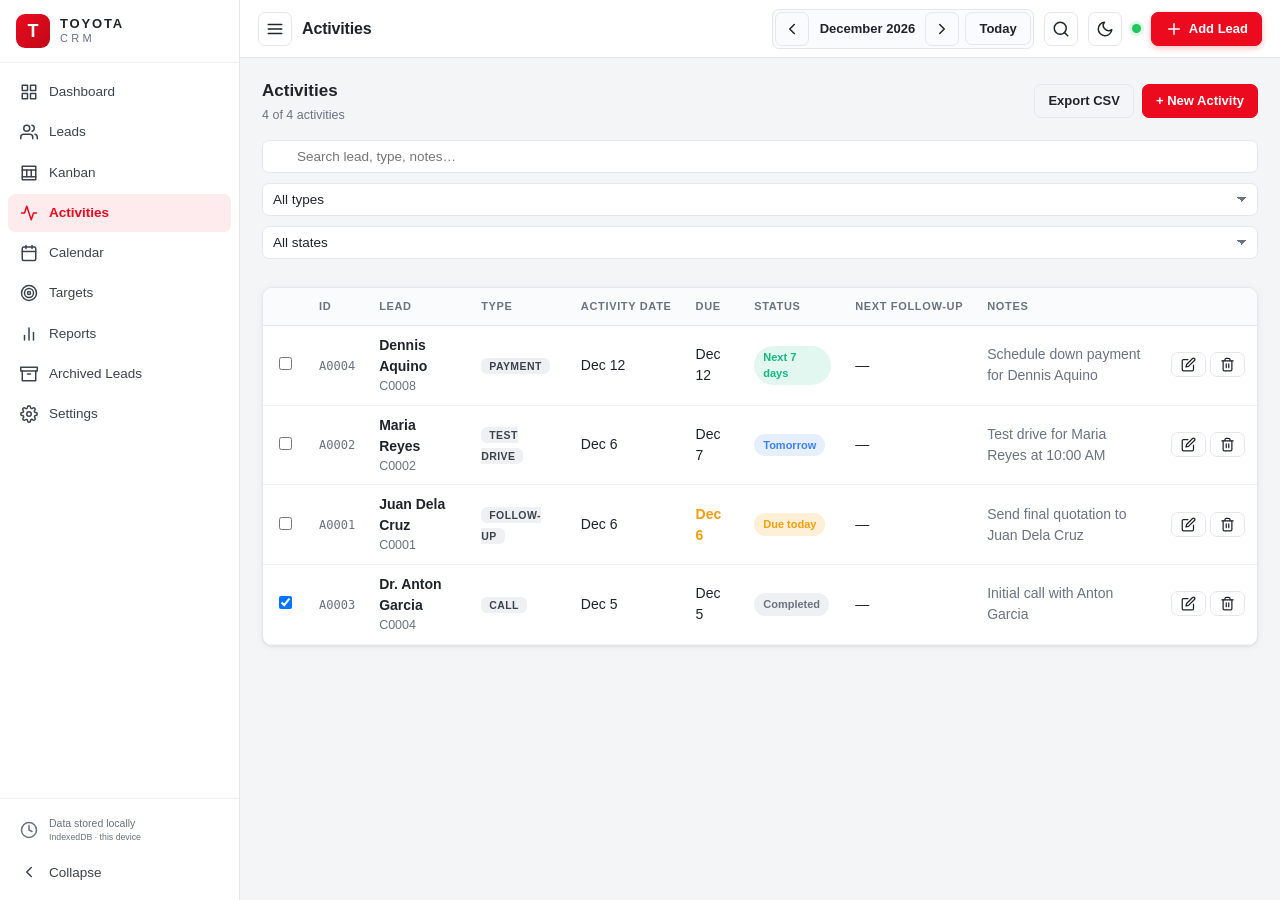
==== activities.html @ 5087d76d "commit changes" ====
<!DOCTYPE html>
<html lang="en">
<head>
  <meta charset="UTF-8">
  <meta name="viewport" content="width=device-width, initial-scale=1">
  <meta name="description" content="Activities & follow-ups — Toyota CRM Silang Cavite">
  <meta name="theme-color" content="#eb0a1e">
  <title>Activities · Toyota CRM</title>
  <link rel="icon" href="assets/icons/favicon.svg" type="image/svg+xml">
  <link rel="manifest" href="manifest.json">
  <link rel="apple-touch-icon" href="assets/icons/icon-192.png">
  <link rel="stylesheet" href="css/style.css">
  <link rel="stylesheet" href="css/leads.css">
  <link rel="stylesheet" href="css/responsive.css">
</head>
<body data-page="activities">
  <main class="content">
    <div class="page-head">
      <div>
        <h2>Activities</h2>
        <div class="sub" id="act-count"></div>
      </div>
      <div style="display:flex;gap:8px;flex-wrap:wrap">
        <button type="button" class="btn ghost js-export">Export CSV</button>
        <button type="button" class="btn primary js-add">+ New Activity</button>
      </div>
    </div>

    <div class="toolbar">
      <div class="search-box">
        <span class="search-ic"></span>
        <input type="search" id="act-search" placeholder="Search lead, type, notes…" aria-label="Search activities">
      </div>
      <select id="f-type" aria-label="Filter by activity type"><option value="">All types</option></select>
      <select id="f-state" aria-label="Filter by completion"><option value="">All states</option><option>Pending</option><option>Completed</option></select>
    </div>
    <div class="chip-row" id="act-chips" style="margin-bottom:12px"></div>

    <div id="act-list" class="lead-card-list"></div>
    <div class="table-wrap" id="act-table-wrap">
      <table class="data" id="act-table">
        <thead>
          <tr>
            <th></th><th>ID</th><th>Lead</th><th>Type</th><th>Activity Date</th><th>Due</th><th>Status</th><th>Next Follow-up</th><th>Notes</th><th></th>
          </tr>
        </thead>
        <tbody id="act-tbody"></tbody>
      </table>
    </div>
    <div class="empty hidden" id="act-empty">No activities match your filters.</div>
  </main>

  <script src="js/utils.js"></script>
  <script src="js/storage.js"></script>
  <script src="js/app.js"></script>
  <script src="js/leadview.js"></script>
  <script src="js/activities.js"></script>
</body>
</html>
---- css/style.css ----
/* ============================================================
   Toyota CRM — style.css (design system + shared components)
   ============================================================ */
:root {
  --red: #eb0a1e;
  --red-dark: #c00918;
  --ink: #20242a;
  --ink-2: #3d434d;
  --muted: #6b7280;
  --bg: #f4f5f7;
  --surface: #ffffff;
  --surface-2: #fafbfc;
  --line: #e4e7ec;
  --line-2: #eef0f3;
  --primary: var(--red);
  --primary-ink: #ffffff;
  --focus: #e02235;
  --shadow: 0 1px 2px rgba(15, 20, 30, .06), 0 1px 8px rgba(15, 20, 30, .05);
  --shadow-lg: 0 8px 30px rgba(15, 20, 30, .14);
  --radius: 10px;
  --radius-s: 7px;
  --sidebar-w: 240px;
  --sidebar-wc: 68px;
  --topbar-h: 58px;
  --font: -apple-system, BlinkMacSystemFont, "Segoe UI", Roboto, Helvetica, Arial, sans-serif;
  --mono: ui-monospace, SFMono-Regular, Menlo, Consolas, monospace;
  --status-new: #3b82f6;
  --status-contacted: #64748b;
  --status-qualified: #0ea5a4;
  --status-warm: #f59e0b;
  --status-hot: #ef4444;
  --status-follow-up: #8b5cf6;
  --status-test-drive: #6366f1;
  --status-financing: #06b6d4;
  --status-reserved: #22c55e;
  --status-approved: #10b981;
  --status-released: #15803d;
  --status-lost: #94a3b8;
  --status-cold: #9ca3af;
}
[data-theme="dark"] {
  --bg: #121418;
  --surface: #1a1d23;
  --surface-2: #20242b;
  --ink: #e8eaee;
  --ink-2: #c7ccd4;
  --muted: #8b93a1;
  --line: #2a2f38;
  --line-2: #242830;
  --shadow: 0 1px 2px rgba(0, 0, 0, .4);
  --shadow-lg: 0 10px 34px rgba(0, 0, 0, .55);
  --status-new: #60a5fa;
  --status-contacted: #9aa4b2;
  --status-qualified: #2dd4bf;
  --status-warm: #fbbf24;
  --status-hot: #f87171;
  --status-follow-up: #a78bfa;
  --status-test-drive: #818cf8;
  --status-financing: #22d3ee;
  --status-reserved: #4ade80;
  --status-approved: #34d399;
  --status-released: #4ade80;
  --status-lost: #8892a0;
  --status-cold: #6b7280;
}
* { box-sizing: border-box; }
html, body { margin: 0; padding: 0; }
html { -webkit-text-size-adjust: 100%; }
body {
  font-family: var(--font);
  font-size: 14px;
  line-height: 1.5;
  color: var(--ink);
  background: var(--bg);
}
h1, h2, h3, h4, h5, p, ul, ol, figure { margin: 0; }
a { color: inherit; text-decoration: none; }
button { font-family: inherit; font-size: inherit; }
img, svg { vertical-align: middle; }
::selection { background: rgba(235, 10, 30, .18); }
:focus-visible { outline: 2px solid var(--focus); outline-offset: 2px; }
.muted { color: var(--muted); }
.small { font-size: 12.5px; }
.strong { font-weight: 600; }
.mono { font-family: var(--mono); font-size: 12.5px; }
.nowrap { white-space: nowrap; }
.hidden { display: none !important; }
.spacer { flex: 1; }

/* ============================ LAYOUT ============================ */
.sidebar {
  position: fixed; inset: 0 auto 0 0; width: var(--sidebar-w);
  background: var(--surface); border-right: 1px solid var(--line);
  display: flex; flex-direction: column; z-index: 60;
  transition: width .18s ease, transform .22s ease;
}
.sidebar-inner { display: flex; flex-direction: column; height: 100%; }
.sidebar .brand {
  display: flex; align-items: center; gap: 10px; padding: 14px 16px;
  border-bottom: 1px solid var(--line-2); flex: none;
}
.brand-mark {
  width: 34px; height: 34px; border-radius: 9px; flex: none;
  background: linear-gradient(135deg, var(--red), var(--red-dark));
  color: #fff; display: grid; place-items: center;
  font-weight: 800; font-size: 18px; letter-spacing: 0;
}
.brand-text { line-height: 1.05; color: var(--ink); }
.brand-text strong { font-size: 13px; letter-spacing: .14em; display: block; }
.brand-text em { font-style: normal; color: var(--muted); font-size: 11px; letter-spacing: .3em; }
.nav { flex: 1; overflow-y: auto; padding: 10px 8px; display: flex; flex-direction: column; gap: 2px; }
.nav-item {
  display: flex; align-items: center; gap: 11px; padding: 9px 12px;
  border-radius: var(--radius-s); color: var(--ink-2); font-weight: 500;
  border: none; background: none; cursor: pointer; width: 100%; text-align: left; font-size: 13.5px;
  transition: background .12s, color .12s;
}
.nav-item:hover { background: var(--surface-2); color: var(--ink); }
.nav-item.active { background: rgba(235, 10, 30, .08); color: var(--red); font-weight: 600; }
.nav-item svg { flex: none; }
.sidebar-foot { border-top: 1px solid var(--line-2); padding: 10px 8px; display: flex; flex-direction: column; gap: 2px; }
.storage-note { display: flex; align-items: center; gap: 11px; padding: 8px 12px; color: var(--muted); font-size: 10.5px; line-height: 1.3; }
.storage-note svg { flex: none; }

.sidebar.collapsed { width: var(--sidebar-wc); }
.sidebar.collapsed .brand-text, .sidebar.collapsed .nav-label, .sidebar.collapsed .storage-note span { display: none; }
.sidebar.collapsed .nav-item, .sidebar.collapsed .storage-note { justify-content: center; padding-left: 0; padding-right: 0; }
.sidebar.collapsed .brand { justify-content: center; padding-left: 0; padding-right: 0; }

body.has-sidebar { padding-left: var(--sidebar-w); transition: padding-left .18s ease; }
body.has-sidebar.sidebar-collapsed { padding-left: var(--sidebar-wc); }

.topbar {
  position: sticky; top: 0; z-index: 40; height: var(--topbar-h);
  display: flex; align-items: center; gap: 10px; padding: 0 18px;
  background: var(--surface); border-bottom: 1px solid var(--line);
}
.page-title { font-size: 16px; font-weight: 650; letter-spacing: -.01em; }
.topbar-spacer { flex: 1; }
.js-menu { display: none; }

.content { padding: 20px 22px 60px; max-width: 1500px; }

/* ============================ MONTH SELECTOR ============================ */
.month-select { display: flex; align-items: center; gap: 2px; background: var(--surface-2); border: 1px solid var(--line); border-radius: var(--radius-s); padding: 2px; }
.month-label { border: none; background: transparent; font-weight: 600; font-size: 13px; min-width: 112px; text-align: center; cursor: pointer; padding: 5px 4px; color: var(--ink); border-radius: 5px; }
.month-label:hover { background: var(--line-2); }
.month-select .js-mtoday { margin-left: 4px; }
.online-dot { width: 9px; height: 9px; border-radius: 50%; background: #22c55e; flex: none; box-shadow: 0 0 0 3px rgba(34,197,94,.15); }
.online-dot.off { background: #f59e0b; box-shadow: 0 0 0 3px rgba(245,158,11,.15); }

/* ============================ BUTTONS ============================ */
.btn {
  display: inline-flex; align-items: center; gap: 6px; justify-content: center;
  border: 1px solid var(--line); background: var(--surface); color: var(--ink);
  padding: 7px 13px; border-radius: var(--radius-s); font-weight: 550; font-size: 13px;
  cursor: pointer; line-height: 1.35; transition: background .12s, border-color .12s, box-shadow .12s, opacity .12s;
  white-space: nowrap;
}
.btn:hover { background: var(--surface-2); border-color: var(--ink-2); }
.btn:active { transform: translateY(.5px); }
.btn.primary { background: var(--primary); border-color: var(--primary); color: var(--primary-ink); }
.btn.primary:hover { background: var(--red-dark); border-color: var(--red-dark); }
.btn.ghost { background: transparent; }
.btn.danger { background: var(--status-hot); border-color: var(--status-hot); color: #fff; }
.btn.danger:hover { background: #dc2626; }
.btn.icon { padding: 7px; }
.btn.icon svg { display: block; }
.btn.sm { padding: 4px 9px; font-size: 12.5px; }
.add-lead { box-shadow: 0 2px 6px rgba(235,10,30,.28); }
.add-lead .pplus { display: inline-flex; }

.chip {
  border: 1px solid var(--line); background: var(--surface); border-radius: 999px;
  padding: 4px 11px; font-size: 12.5px; color: var(--ink-2); cursor: pointer; font-weight: 500;
}
.chip:hover { border-color: var(--ink-2); }
.chip.on { background: rgba(235,10,30,.08); border-color: var(--red); color: var(--red); font-weight: 600; }
.chip-row { display: flex; flex-wrap: wrap; gap: 6px; }

/* ============================ FORMS ============================ */
.field { display: flex; flex-direction: column; gap: 5px; min-width: 0; }
.field > label { font-size: 12px; font-weight: 600; color: var(--ink-2); }
.field .req { color: var(--red); }
input, select, textarea {
  font-family: inherit; font-size: 13.5px; color: var(--ink);
  background: var(--surface); border: 1px solid var(--line);
  border-radius: var(--radius-s); padding: 8px 10px; width: 100%;
  transition: border-color .12s, box-shadow .12s;
}
input:focus, select:focus, textarea:focus { outline: none; border-color: var(--red); box-shadow: 0 0 0 3px rgba(235,10,30,.12); }
textarea { resize: vertical; min-height: 64px; }
input[type="checkbox"], input[type="radio"] { width: auto; }
select { appearance: none; background-image: linear-gradient(45deg, transparent 50%, var(--muted) 50%), linear-gradient(135deg, var(--muted) 50%, transparent 50%); background-position: calc(100% - 15px) 50%, calc(100% - 10px) 50%; background-size: 5px 5px; background-repeat: no-repeat; padding-right: 30px; }
.form-grid { display: grid; grid-template-columns: repeat(auto-fill, minmax(200px, 1fr)); gap: 12px; }
.form-section { margin-bottom: 18px; }
.form-section > h4 {
  font-size: 11.5px; text-transform: uppercase; letter-spacing: .08em; color: var(--muted);
  border-bottom: 1px solid var(--line-2); padding-bottom: 6px; margin-bottom: 12px; display: flex; align-items: center; gap: 8px;
}
.form-section > h4 svg { color: var(--red); }
.radio-row { display: flex; gap: 16px; align-items: center; padding-top: 6px; flex-wrap: wrap; }
.radio-row label { display: inline-flex; align-items: center; gap: 6px; font-size: 13.5px; cursor: pointer; }
.check-row { display: flex; align-items: center; gap: 8px; }

/* ============================ CARDS ============================ */
.card {
  background: var(--surface); border: 1px solid var(--line); border-radius: var(--radius);
  box-shadow: var(--shadow);
}
.card-head { display: flex; align-items: center; gap: 10px; padding: 13px 16px; border-bottom: 1px solid var(--line-2); }
.card-head h2 { font-size: 14.5px; font-weight: 650; }
.card-head .sub { font-size: 12px; color: var(--muted); }
.card-body { padding: 16px; }
.grid { display: grid; gap: 16px; }
.grid.cols { grid-template-columns: repeat(auto-fill, minmax(280px, 1fr)); }

/* ============================ KPI STATS ============================ */
.kpis { display: grid; grid-template-columns: repeat(auto-fill, minmax(170px, 1fr)); gap: 12px; }
.kpi {
  background: var(--surface); border: 1px solid var(--line); border-radius: var(--radius);
  padding: 13px 15px; box-shadow: var(--shadow); min-width: 0;
}
.kpi .k-label { font-size: 11px; text-transform: uppercase; letter-spacing: .06em; color: var(--muted); font-weight: 650; }
.kpi .k-value { font-size: 24px; font-weight: 700; letter-spacing: -.02em; margin-top: 3px; line-height: 1.1; }
.kpi .k-sub { font-size: 11.5px; color: var(--muted); margin-top: 3px; }
.kpi.k-red { border-left: 3px solid var(--red); }
.kpi.k-green { border-left: 3px solid #22c55e; }
.kpi.k-amber { border-left: 3px solid #f59e0b; }
.kpi.k-blue { border-left: 3px solid #3b82f6; }

/* ============================ TABLES ============================ */
.table-wrap { overflow-x: auto; border-radius: var(--radius); border: 1px solid var(--line); background: var(--surface); box-shadow: var(--shadow); }
table.data { width: 100%; border-collapse: collapse; min-width: 720px; }
table.data thead th {
  text-align: left; font-size: 11px; text-transform: uppercase; letter-spacing: .06em;
  color: var(--muted); font-weight: 650; padding: 10px 12px; border-bottom: 1px solid var(--line);
  background: var(--surface-2); white-space: nowrap; position: sticky; top: 0;
}
table.data tbody td { padding: 9px 12px; border-bottom: 1px solid var(--line-2); vertical-align: middle; }
table.data tbody tr { transition: background .1s; }
table.data tbody tr:hover { background: var(--surface-2); }
table.data tbody tr.clickable { cursor: pointer; }
table.data tbody tr.row-overdue { background: rgba(245, 158, 11, .05); }
table.data .num { text-align: right; font-variant-numeric: tabular-nums; }
table.data .lead-id { font-family: var(--mono); font-size: 12px; color: var(--muted); }

/* ============================ BADGES ============================ */
.badge {
  display: inline-flex; align-items: center; gap: 5px; padding: 2.5px 9px;
  border-radius: 999px; font-size: 11.5px; font-weight: 650; line-height: 1.5;
  background: var(--line-2); color: var(--ink-2); white-space: nowrap;
}
.badge::before { content: ""; width: 6px; height: 6px; border-radius: 50%; background: currentColor; opacity: .85; }
.badge-dot::before { content: none; }
.badge-new { background: rgba(59,130,246,.12); color: var(--status-new); }
.badge-contacted { background: rgba(100,116,139,.14); color: var(--status-contacted); }
.badge-qualified { background: rgba(14,165,164,.13); color: var(--status-qualified); }
.badge-warm { background: rgba(245,158,11,.14); color: var(--status-warm); }
.badge-hot, .badge-overdue { background: rgba(239,68,68,.13); color: var(--status-hot); }
.badge-follow-up { background: rgba(139,92,246,.13); color: var(--status-follow-up); }
.badge-test-drive { background: rgba(99,102,241,.13); color: var(--status-test-drive); }
.badge-financing { background: rgba(6,182,212,.13); color: var(--status-financing); }
.badge-reserved { background: rgba(34,197,94,.13); color: var(--status-reserved); }
.badge-approved { background: rgba(16,185,129,.13); color: var(--status-approved); }
.badge-released { background: rgba(21,128,61,.14); color: var(--status-released); }
.badge-lost, .badge-cold, .badge-archived { background: var(--line-2); color: var(--muted); }
.badge-sm { font-size: 10.5px; padding: 1px 7px; }
.badge.outline { background: transparent; box-shadow: inset 0 0 0 1px var(--line); }

/* priority dots */
.pri { display: inline-flex; align-items: center; gap: 6px; font-size: 12px; font-weight: 600; }
.pri::before { content: ""; width: 8px; height: 8px; border-radius: 50%; }
.pri.pri-Hot::before { background: var(--status-hot); box-shadow: 0 0 0 3px rgba(239,68,68,.18); }
.pri.pri-Warm::before { background: var(--status-warm); box-shadow: 0 0 0 3px rgba(245,158,11,.2); }
.pri.pri-Cold::before { background: var(--status-cold); box-shadow: 0 0 0 3px rgba(156,163,175,.18); }

/* ============================ LISTINGS ============================ */
.toolbar { display: flex; flex-wrap: wrap; align-items: center; gap: 10px; margin-bottom: 16px; }
.search-box { position: relative; flex: 1 1 240px; min-width: 200px; }
.search-box .search-ic { position: absolute; left: 10px; top: 50%; transform: translateY(-50%); color: var(--muted); display: flex; }
.search-box input { padding-left: 34px; }
.empty { text-align: center; color: var(--muted); padding: 40px 20px; font-size: 13.5px; }
.empty svg { opacity: .4; margin-bottom: 8px; }

/* ============================ PROGRESS ============================ */
.progress { height: 8px; background: var(--line-2); border-radius: 999px; overflow: hidden; }
.progress > span { display: block; height: 100%; background: var(--red); border-radius: inherit; transition: width .3s; }
.progress.green > span { background: #22c55e; }
.progress.grey > span { background: #94a3b8; }

/* ============================ MODALS ============================ */
.modal-overlay {
  position: fixed; inset: 0; background: rgba(10, 12, 16, .5); z-index: 100;
  display: flex; align-items: flex-start; justify-content: center; padding: 4vh 14px 20px;
  overflow-y: auto;
}
.modal {
  background: var(--surface); border-radius: 12px; box-shadow: var(--shadow-lg);
  width: 100%; max-width: 620px; display: flex; flex-direction: column; max-height: 92vh;
  animation: modal-in .16s ease;
}
.modal-sm { max-width: 420px; }
.modal-lg { max-width: 880px; }
.modal-xl { max-width: 1080px; }
@keyframes modal-in { from { opacity: 0; transform: translateY(8px) scale(.99); } to { opacity: 1; transform: none; } }
.modal-head { display: flex; align-items: center; justify-content: space-between; gap: 10px; padding: 14px 18px; border-bottom: 1px solid var(--line); }
.modal-head h3 { font-size: 15.5px; font-weight: 650; }
.modal-body { padding: 18px; overflow-y: auto; }
.modal-foot { display: flex; justify-content: flex-end; gap: 10px; padding: 13px 18px; border-top: 1px solid var(--line); background: var(--surface-2); border-radius: 0 0 12px 12px; }

/* ============================ TOASTS ============================ */
.toast-root { position: fixed; bottom: 18px; right: 18px; z-index: 200; display: flex; flex-direction: column; gap: 8px; max-width: 340px; }
.toast {
  display: flex; align-items: center; gap: 9px; padding: 11px 14px; border-radius: 10px;
  background: var(--ink); color: #fff; font-size: 13px; box-shadow: var(--shadow-lg);
  opacity: 0; transform: translateY(8px); transition: opacity .25s, transform .25s;
}
[data-theme="dark"] .toast { background: #2a2f38; color: #fff; }
.toast.show { opacity: 1; transform: none; }
.toast-success svg { color: #4ade80; }
.toast-error svg { color: #f87171; }
.toast-info svg { color: #93c5fd; }

/* ============================ SEARCH MODAL ============================ */
.search-results { display: flex; flex-direction: column; gap: 6px; margin-top: 14px; max-height: 55vh; overflow-y: auto; }
.lead-search-row {
  display: grid; grid-template-columns: 70px 1.4fr 1fr 1.2fr auto auto; gap: 10px; align-items: center;
  border: 1px solid var(--line); background: var(--surface); padding: 9px 12px; border-radius: var(--radius-s);
  cursor: pointer; text-align: left; color: var(--ink); font-size: 13px;
}
.lead-search-row:hover { border-color: var(--red); background: rgba(235,10,30,.03); }
.lead-search-id { font-family: var(--mono); color: var(--muted); font-size: 12px; }
.lead-search-name { font-weight: 600; }

/* ============================ TABS ============================ */
.tabs { display: flex; gap: 2px; border-bottom: 1px solid var(--line); margin-bottom: 18px; flex-wrap: wrap; }
.tab { border: none; background: none; padding: 9px 14px; font-weight: 550; color: var(--muted); cursor: pointer; font-size: 13.5px; border-bottom: 2px solid transparent; margin-bottom: -1px; }
.tab:hover { color: var(--ink); }
.tab.active { color: var(--red); border-bottom-color: var(--red); }

/* ============================ UTILITY: follow-up chips ============================ */
.fu-chip { display: inline-flex; align-items: center; gap: 6px; font-size: 11px; font-weight: 650; padding: 3px 9px; border-radius: 999px; }
.fu-overdue { background: rgba(239,68,68,.13); color: var(--status-hot); }
.fu-today { background: rgba(245,158,11,.16); color: var(--status-warm); }
.fu-tomorrow { background: rgba(59,130,246,.13); color: var(--status-new); }
.fu-week { background: rgba(16,185,129,.12); color: var(--status-approved); }
.fu-30 { background: rgba(100,116,139,.13); color: var(--status-contacted); }
.fu-none { background: var(--line-2); color: var(--muted); }

/* ============================ demo banner ============================ */
.demo-banner {
  display: flex; align-items: center; gap: 10px; background: rgba(245,158,11,.12);
  border: 1px solid rgba(245,158,11,.4); color: #b45309; padding: 10px 14px; border-radius: var(--radius);
  margin-bottom: 16px; font-size: 13px;
}
[data-theme="dark"] .demo-banner { color: #fbbf24; }
.demo-banner svg { flex: none; }

/* ============================ PAGE HEADER ROW ============================ */
.page-head { display: flex; align-items: center; justify-content: space-between; gap: 14px; flex-wrap: wrap; margin-bottom: 16px; }
.page-head h2 { font-size: 17px; font-weight: 680; display: flex; align-items: center; gap: 9px; }
.page-head .sub { color: var(--muted); font-size: 12.5px; margin-top: 2px; }

/* ============================ SIDEBAR SCrim ============================ */
.sidebar-scrim { position: fixed; inset: 0; background: rgba(10,12,16,.45); z-index: 55; opacity: 0; pointer-events: none; transition: opacity .2s; }
.sidebar-scrim.show { opacity: 1; pointer-events: auto; }

/* print */
@media print {
  .sidebar, .topbar, .toast-root, .add-lead, .js-search, .month-select, .js-theme, .online-dot { display: none !important; }
  .layout-wrap { margin-left: 0 !important; }
}
---- css/leads.css ----
/* ============================================================
   Toyota CRM — leads.css  (leads, archive, lead detail)
   ============================================================ */
.leads-toolbar { position: relative; }
.duedate-nowrap { white-space: nowrap; font-variant-numeric: tabular-nums; font-size: 12.5px; }
.duedate.overdue { color: var(--status-hot); font-weight: 700; }
.duedate.today { color: var(--status-warm); font-weight: 700; }

/* mobile card list for leads */
.lead-card-list { display: none; flex-direction: column; gap: 10px; }
.lead-card {
  background: var(--surface); border: 1px solid var(--line); border-radius: var(--radius);
  box-shadow: var(--shadow); padding: 12px 14px; cursor: pointer; display: flex; flex-direction: column; gap: 8px;
}
.lead-card:hover { border-color: var(--red); }
.lead-card .lc-top { display: flex; justify-content: space-between; gap: 8px; align-items: flex-start; }
.lead-card .lc-name { font-weight: 650; font-size: 14px; }
.lead-card .lc-veh { color: var(--muted); font-size: 12.5px; }
.lead-card .lc-row { display: flex; align-items: center; gap: 8px; flex-wrap: wrap; }
.lead-card .lc-meta { display: flex; justify-content: space-between; font-size: 11.5px; color: var(--muted); padding-top: 6px; border-top: 1px dashed var(--line-2); }

/* ============================ LEAD DETAIL ============================ */
.ll-head { display: flex; align-items: flex-start; gap: 14px; flex-wrap: wrap; margin-bottom: 6px; }
.ll-id { font-family: var(--mono); font-size: 12.5px; color: var(--muted); margin-top: 4px; }
.ll-name { font-size: 19px; font-weight: 700; letter-spacing: -.01em; }
.ll-veh { display: flex; align-items: center; gap: 7px; color: var(--ink-2); font-size: 13.5px; }
.ll-badges { display: flex; gap: 6px; flex-wrap: wrap; margin-top: 6px; }
.ll-actions { margin-left: auto; display: flex; gap: 8px; flex-wrap: wrap; }

.ll-grid { display: grid; grid-template-columns: repeat(auto-fill, minmax(230px, 1fr)); gap: 12px 24px; }
.ll-field { min-width: 0; }
.ll-field .llf-label { font-size: 10.5px; text-transform: uppercase; letter-spacing: .05em; color: var(--muted); font-weight: 650; margin-bottom: 1px; }
.ll-field .llf-val { font-size: 13.5px; color: var(--ink); word-break: break-word; }
.ll-field .llf-val.muted-val { color: var(--muted); }

.ll-section { padding: 14px 16px; }
.ll-section + .ll-section { border-top: 1px solid var(--line-2); }
.ll-section h4 { font-size: 12px; text-transform: uppercase; letter-spacing: .07em; color: var(--muted); display: flex; align-items: center; gap: 7px; margin-bottom: 10px; }
.ll-section h4 svg { color: var(--red); }

.act-item { border: 1px solid var(--line); border-radius: var(--radius-s); padding: 10px 12px; display: flex; gap: 11px; align-items: flex-start; }
.act-item + .act-item { margin-top: 8px; }
.act-item .act-check { flex: none; width: 18px; height: 18px; margin-top: 1px; accent-color: var(--red); cursor: pointer; }
.act-item.done { opacity: .6; }
.act-item.done .act-title { text-decoration: line-through; }
.act-body { flex: 1; min-width: 0; }
.act-title { font-weight: 600; font-size: 13px; }
.act-meta { display: flex; gap: 8px; flex-wrap: wrap; margin-top: 3px; font-size: 11.5px; color: var(--muted); }
.act-notes { margin-top: 6px; font-size: 12.5px; color: var(--ink-2); }
.act-kebab { flex: none; position: relative; }

.ll-tabs-body { padding: 16px; }
.timeline { position: relative; padding-left: 20px; }
.timeline::before { content: ""; position: absolute; left: 5px; top: 4px; bottom: 4px; width: 2px; background: var(--line); }
.tl-item { position: relative; padding: 0 0 14px 12px; }
.tl-item::before { content: ""; position: absolute; left: -20px; top: 4px; width: 10px; height: 10px; border-radius: 50%; background: var(--surface); border: 2px solid var(--muted); }
.tl-item.tl-good::before { border-color: #22c55e; }
.tl-item.tl-bad::before { border-color: var(--status-hot); }
.tl-date { font-size: 11.5px; color: var(--muted); font-family: var(--mono); }
.tl-title { font-weight: 600; font-size: 13px; }

.stage-select-card { padding: 4px 8px; font-size: 12px; border-radius: 6px; background: var(--surface-2); border: 1px solid var(--line); color: var(--ink); cursor: pointer; max-width: 190px; }

.view-filters { display: flex; flex-wrap: wrap; gap: 8px; align-items: center; }

/* activity select in lead detail */
.act-type-badge { font-size: 10.5px; font-weight: 700; text-transform: uppercase; letter-spacing: .04em; padding: 2px 8px; border-radius: 6px; background: var(--line-2); color: var(--ink-2); }

/* ============================ ARCHIVED ============================ */
.archive-restore { color: var(--status-approved); }
.archive-del { color: var(--status-hot); }
.arch-title { font-weight: 650; }
.arch-date { font-family: var(--mono); font-size: 12px; color: var(--muted); }
---- css/responsive.css ----
/* ============================================================
   Toyota CRM — responsive.css
   ============================================================ */
@media (max-width: 1100px) {
  .lead-search-row { grid-template-columns: 70px 1.4fr 1fr auto auto; }
}

@media (max-width: 1024px) {
  body.has-sidebar { padding-left: 0; }
  .sidebar {
    transform: translateX(-100%); width: var(--sidebar-w);
    box-shadow: var(--shadow-lg);
  }
  .sidebar.side-open { transform: translateX(0); }
  .sidebar.collapsed { width: var(--sidebar-w); }
  .sidebar.collapsed .brand-text, .sidebar.collapsed .nav-label, .sidebar.collapsed .storage-note span { display: inline; }
  .sidebar.collapsed .nav-item, .sidebar.collapsed .storage-note, .sidebar.collapsed .brand { justify-content: flex-start; padding-left: 12px; padding-right: 12px; }
  .js-menu { display: inline-flex; }
}

@media (max-width: 768px) {
  .content { padding: 14px 12px 70px; }
  .topbar { padding: 0 10px; gap: 6px; }
  .page-title { font-size: 14px; }
  .month-select .js-mtoday { display: none; }
  .month-label { min-width: 84px; font-size: 12px; }
  .add-lead span { font-size: 12px; padding: 0 2px; }
  .kpis { grid-template-columns: repeat(auto-fill, minmax(140px, 1fr)); }

  table.data { min-width: 0; }
  .table-wrap.on-mobile-cards { border: none; background: none; box-shadow: none; overflow: visible; }
  .table-wrap.on-mobile-cards table.data thead { display: none; }
  .table-wrap.on-mobile-cards table.data tbody tr {
    display: block; background: var(--surface); border: 1px solid var(--line); border-radius: var(--radius);
    box-shadow: var(--shadow); margin-bottom: 10px; padding: 10px 12px;
  }
  .table-wrap.on-mobile-cards table.data tbody td {
    display: flex; justify-content: space-between; align-items: center; gap: 10px;
    border: none; padding: 5px 0; font-size: 13px;
  }
  .table-wrap.on-mobile-cards table.data tbody td::before {
    content: attr(data-label); font-size: 10.5px; text-transform: uppercase; letter-spacing: .05em;
    color: var(--muted); font-weight: 650; flex: none;
  }

  .lead-card-list { display: flex; }
  .lead-card-list ~ .table-wrap { display: none; }
  .lead-card-list.hidden-when-table ~ .table-wrap { display: none; }
  .dash-row-2 { grid-template-columns: 1fr; }
  .modal { max-height: 94vh; }
  .modal-overlay { padding: 1vh 8px 10px; align-items: flex-start; }
  .form-grid { grid-template-columns: 1fr; }
  .toolbar .btn span { font-size: 12px; }
  .hide-mobile { display: none !important; }
}

@media (min-width: 769px) {
  .lead-card-list { display: none !important; }
}

@media (max-width: 480px) {
  .kpis { grid-template-columns: repeat(2, 1fr); gap: 9px; }
  .kpi .k-value { font-size: 20px; }
  .topbar .js-theme { display: none; }
  .ll-actions .btn span { display: none; }
  .search-results .lead-search-row { grid-template-columns: 140px 1fr auto; }
  .lead-search-row .lead-search-id { grid-column: 1 / -1; }
  .calendar { }
}
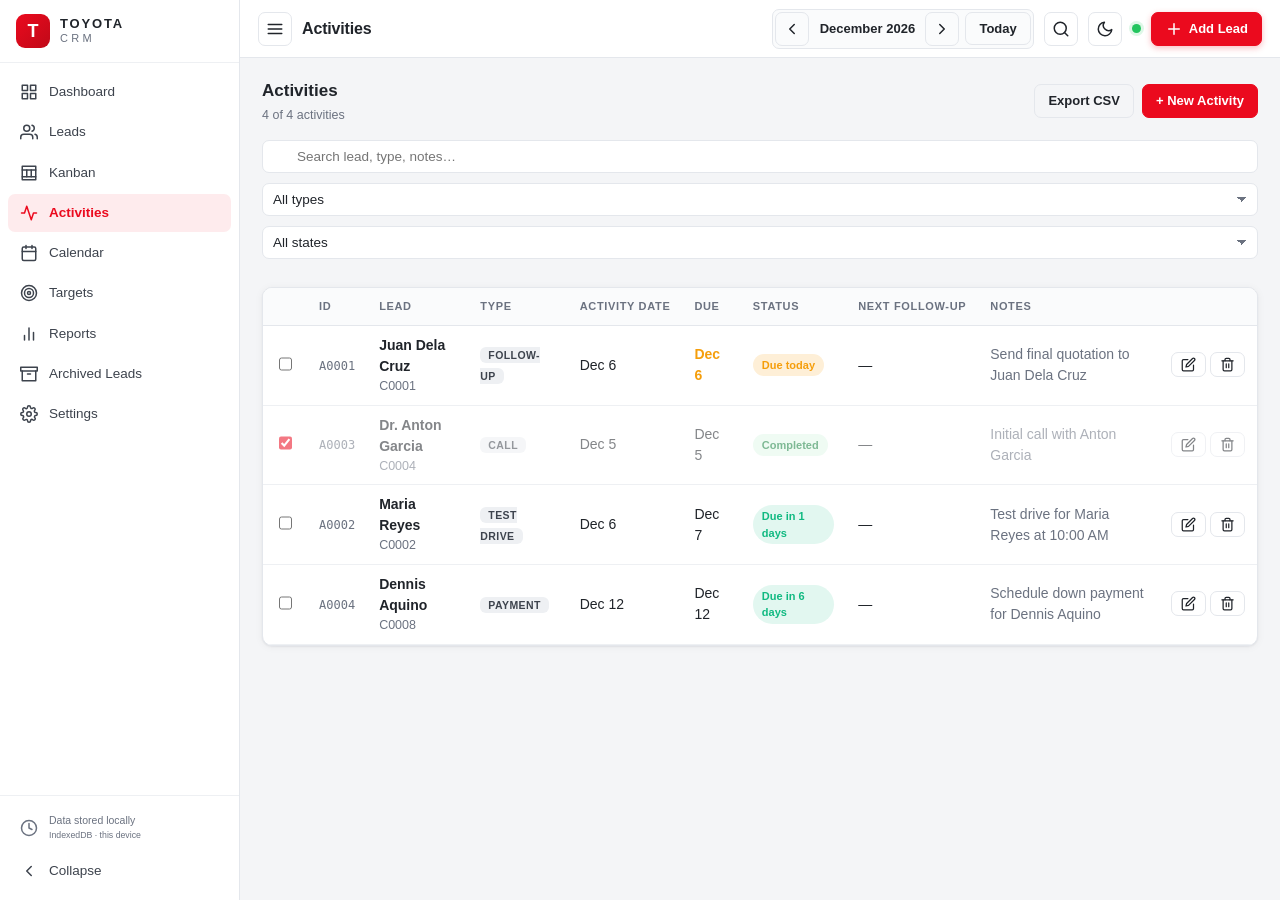
==== commit 5fdfb22d: "Fix CRM activity data flow and responsive UI" ====
--- a/activities.html
+++ b/activities.html
@@ -54,6 +54,7 @@
   <script src="js/storage.js"></script>
   <script src="js/app.js"></script>
   <script src="js/leadview.js"></script>
+  <script src="js/activity-service.js"></script>
   <script src="js/activities.js"></script>
 </body>
 </html>
--- a/css/style.css
+++ b/css/style.css
@@ -75,7 +75,13 @@
 }
 h1, h2, h3, h4, h5, p, ul, ol, figure { margin: 0; }
 a { color: inherit; text-decoration: none; }
-button { font-family: inherit; font-size: inherit; }
+button {
+  font-family: inherit; font-size: inherit; line-height: inherit;
+  background: transparent; border: 0; margin: 0; padding: 0;
+  color: inherit; text-align: inherit; cursor: pointer;
+  -webkit-appearance: none; appearance: none; border-radius: 0;
+}
+button:disabled { cursor: not-allowed; opacity: .55; }
 img, svg { vertical-align: middle; }
 ::selection { background: rgba(235, 10, 30, .18); }
 :focus-visible { outline: 2px solid var(--focus); outline-offset: 2px; }
@@ -173,8 +179,10 @@
 .chip {
   border: 1px solid var(--line); background: var(--surface); border-radius: 999px;
   padding: 4px 11px; font-size: 12.5px; color: var(--ink-2); cursor: pointer; font-weight: 500;
-}
-.chip:hover { border-color: var(--ink-2); }
+  transition: background .12s, border-color .12s, color .12s;
+}
+.chip:hover { border-color: var(--ink-2); background: var(--surface-2); }
+.chip:active { transform: translateY(.5px); }
 .chip.on { background: rgba(235,10,30,.08); border-color: var(--red); color: var(--red); font-weight: 600; }
 .chip-row { display: flex; flex-wrap: wrap; gap: 6px; }
 
@@ -219,15 +227,18 @@
 .kpis { display: grid; grid-template-columns: repeat(auto-fill, minmax(170px, 1fr)); gap: 12px; }
 .kpi {
   background: var(--surface); border: 1px solid var(--line); border-radius: var(--radius);
-  padding: 13px 15px; box-shadow: var(--shadow); min-width: 0;
-}
+  padding: 13px 15px; box-shadow: var(--shadow); min-width: 0; border-left: 2px solid var(--line);
+  transition: border-color .12s, transform .12s;
+}
+.kpi:hover { border-left-color: var(--ink-2); transform: translateY(-1px); }
 .kpi .k-label { font-size: 11px; text-transform: uppercase; letter-spacing: .06em; color: var(--muted); font-weight: 650; }
 .kpi .k-value { font-size: 24px; font-weight: 700; letter-spacing: -.02em; margin-top: 3px; line-height: 1.1; }
 .kpi .k-sub { font-size: 11.5px; color: var(--muted); margin-top: 3px; }
-.kpi.k-red { border-left: 3px solid var(--red); }
-.kpi.k-green { border-left: 3px solid #22c55e; }
-.kpi.k-amber { border-left: 3px solid #f59e0b; }
-.kpi.k-blue { border-left: 3px solid #3b82f6; }
+.kpi.k-red { border-left-color: var(--red); }
+.kpi.k-red .k-value { color: var(--red); }
+.kpi.k-green { border-left-color: #22c55e; }
+.kpi.k-amber { border-left-color: #f59e0b; }
+.kpi.k-blue { border-left-color: #3b82f6; }
 
 /* ============================ TABLES ============================ */
 .table-wrap { overflow-x: auto; border-radius: var(--radius); border: 1px solid var(--line); background: var(--surface); box-shadow: var(--shadow); }
@@ -280,8 +291,23 @@
 .search-box { position: relative; flex: 1 1 240px; min-width: 200px; }
 .search-box .search-ic { position: absolute; left: 10px; top: 50%; transform: translateY(-50%); color: var(--muted); display: flex; }
 .search-box input { padding-left: 34px; }
-.empty { text-align: center; color: var(--muted); padding: 40px 20px; font-size: 13.5px; }
-.empty svg { opacity: .4; margin-bottom: 8px; }
+.empty {
+  display: flex; flex-direction: column; align-items: center; justify-content: center; gap: 6px;
+  text-align: center; color: var(--muted); padding: 40px 20px; font-size: 13.5px; min-height: 120px;
+}
+.empty svg { opacity: .4; margin-bottom: 2px; }
+.empty strong { color: var(--ink); font-size: 14px; }
+.empty .btn { margin-top: 6px; }
+
+/* ============================ ERROR BANNER ============================ */
+.error-banner {
+  display: flex; align-items: center; gap: 10px;
+  background: rgba(239,68,68,.08); border: 1px solid rgba(239,68,68,.35);
+  color: var(--ink); padding: 10px 14px; border-radius: var(--radius); margin-bottom: 16px; font-size: 13px;
+}
+.error-banner .ic { flex: none; color: var(--status-hot); }
+.error-banner .err-msg { flex: 1; }
+.error-banner .js-dismiss { flex: none; color: var(--muted); }
 
 /* ============================ PROGRESS ============================ */
 .progress { height: 8px; background: var(--line-2); border-radius: 999px; overflow: hidden; }
@@ -347,6 +373,7 @@
 .fu-week { background: rgba(16,185,129,.12); color: var(--status-approved); }
 .fu-30 { background: rgba(100,116,139,.13); color: var(--status-contacted); }
 .fu-none { background: var(--line-2); color: var(--muted); }
+.fu-done { background: rgba(34,197,94,.13); color: var(--status-released); }
 
 /* ============================ demo banner ============================ */
 .demo-banner {
--- a/css/leads.css
+++ b/css/leads.css
@@ -66,6 +66,15 @@
 /* activity select in lead detail */
 .act-type-badge { font-size: 10.5px; font-weight: 700; text-transform: uppercase; letter-spacing: .04em; padding: 2px 8px; border-radius: 6px; background: var(--line-2); color: var(--ink-2); }
 
+/* activities table */
+table.data tbody tr.row-done td { opacity: .55; }
+table.data tbody tr.js-actrow { cursor: pointer; }
+table.data tbody tr.js-actrow:focus-visible { outline: 2px solid var(--focus); outline-offset: -2px; }
+.act-check { width: 16px; height: 16px; accent-color: var(--red); cursor: pointer; }
+table.data tbody .no-caption { white-space: nowrap; }
+.lead-card .unavailable, .small.unavailable { color: var(--status-hot); }
+.lead-card.done { opacity: .6; }
+
 /* ============================ ARCHIVED ============================ */
 .archive-restore { color: var(--status-approved); }
 .archive-del { color: var(--status-hot); }
--- a/css/responsive.css
+++ b/css/responsive.css
@@ -1,15 +1,22 @@
 /* ============================================================
    Toyota CRM — responsive.css
+   Breakpoints: 1100 (condense) · 1024 (off-canvas sidebar)
+   768 (mobile layout + bottom nav) · 480 (compact phones)
    ============================================================ */
+.mobile-nav { display: none; } /* injected by app.js — visible only on mobile */
+
+/* ---------- ≤ 1100 px: condense ---------- */
 @media (max-width: 1100px) {
   .lead-search-row { grid-template-columns: 70px 1.4fr 1fr auto auto; }
+  .dash-row-3 { grid-template-columns: minmax(0, 1.35fr) minmax(0, 1fr); }
 }
 
+/* ---------- ≤ 1024 px: off-canvas sidebar ---------- */
 @media (max-width: 1024px) {
   body.has-sidebar { padding-left: 0; }
   .sidebar {
     transform: translateX(-100%); width: var(--sidebar-w);
-    box-shadow: var(--shadow-lg);
+    box-shadow: var(--shadow-lg); transition: transform .22s ease;
   }
   .sidebar.side-open { transform: translateX(0); }
   .sidebar.collapsed { width: var(--sidebar-w); }
@@ -18,16 +25,24 @@
   .js-menu { display: inline-flex; }
 }
 
+/* ---------- ≤ 900 px: single-column dashboards ---------- */
+@media (max-width: 900px) {
+  .dash-row-3, .dash-row-2 { grid-template-columns: minmax(0, 1fr); }
+}
+
+/* ---------- ≤ 768 px: mobile layout + bottom navigation ---------- */
 @media (max-width: 768px) {
-  .content { padding: 14px 12px 70px; }
+  .content { padding: 14px 12px 86px; }
   .topbar { padding: 0 10px; gap: 6px; }
-  .page-title { font-size: 14px; }
+  .page-title { font-size: 14px; white-space: nowrap; overflow: hidden; text-overflow: ellipsis; }
   .month-select .js-mtoday { display: none; }
   .month-label { min-width: 84px; font-size: 12px; }
   .add-lead span { font-size: 12px; padding: 0 2px; }
   .kpis { grid-template-columns: repeat(auto-fill, minmax(140px, 1fr)); }
 
   table.data { min-width: 0; }
+
+  /* tables → stacked cards (used by Archived, Targets lead-gen, etc.) */
   .table-wrap.on-mobile-cards { border: none; background: none; box-shadow: none; overflow: visible; }
   .table-wrap.on-mobile-cards table.data thead { display: none; }
   .table-wrap.on-mobile-cards table.data tbody tr {
@@ -42,28 +57,105 @@
     content: attr(data-label); font-size: 10.5px; text-transform: uppercase; letter-spacing: .05em;
     color: var(--muted); font-weight: 650; flex: none;
   }
+  .table-wrap.on-mobile-cards table.data tbody td.no-caption::before,
+  .table-wrap.on-mobile-cards table.data tbody td[data-label=""]::before { content: none; }
+  .table-wrap.on-mobile-cards table.data tbody td.no-caption { justify-content: flex-end; }
+  .table-wrap.on-mobile-cards table.data tbody td > div, .table-wrap.on-mobile-cards table.data tbody td > span { text-align: right; white-space: normal; }
 
+  /* dedicated mobile card lists (Leads, Activities) */
   .lead-card-list { display: flex; }
   .lead-card-list ~ .table-wrap { display: none; }
   .lead-card-list.hidden-when-table ~ .table-wrap { display: none; }
-  .dash-row-2 { grid-template-columns: 1fr; }
+
   .modal { max-height: 94vh; }
   .modal-overlay { padding: 1vh 8px 10px; align-items: flex-start; }
   .form-grid { grid-template-columns: 1fr; }
   .toolbar .btn span { font-size: 12px; }
+  .toolbar select { max-width: 100%; }
   .hide-mobile { display: none !important; }
+
+  /* enlarge touch targets */
+  .up-item { padding: 11px 8px; }
+  .up-date { width: 44px; }
+  .ev-row { padding: 9px 8px; }
+  .cal-day { min-height: 70px; }
+
+  /* bottom navigation */
+  .mobile-nav {
+    display: flex; position: fixed; left: 0; right: 0; bottom: 0; z-index: 50;
+    background: var(--surface); border-top: 1px solid var(--line);
+    box-shadow: 0 -2px 12px rgba(15, 20, 30, .08);
+    padding-bottom: env(safe-area-inset-bottom);
+  }
+  .mnav-item {
+    flex: 1; min-width: 0; display: flex; flex-direction: column; align-items: center; gap: 3px;
+    padding: 8px 2px 7px; color: var(--muted); font-size: 10px; font-weight: 600;
+  }
+  .mnav-item .ic { display: block; }
+  .mnav-item:hover { color: var(--ink); }
+  .mnav-item:active { background: var(--surface-2); }
+  .mnav-item.active { color: var(--red); }
+
+  .search-results .lead-search-row { grid-template-columns: 1fr auto; }
+  .lead-search-row .lead-search-id { grid-column: 1 / -1; }
+  .lead-search-row .muted:nth-of-type(1) { display: none; }
+
+  .ll-actions { margin-left: 0; width: 100%; }
+  .ll-actions .js-act { flex: 1; }
+  .ll-grid { grid-template-columns: 1fr; }
+  .panel-title { flex-wrap: wrap; }
 }
 
 @media (min-width: 769px) {
   .lead-card-list { display: none !important; }
 }
 
+/* ---------- ≤ 480 px: compact phones ---------- */
 @media (max-width: 480px) {
   .kpis { grid-template-columns: repeat(2, 1fr); gap: 9px; }
   .kpi .k-value { font-size: 20px; }
   .topbar .js-theme { display: none; }
-  .ll-actions .btn span { display: none; }
-  .search-results .lead-search-row { grid-template-columns: 140px 1fr auto; }
-  .lead-search-row .lead-search-id { grid-column: 1 / -1; }
-  .calendar { }
+  .add-lead { padding: 7px 10px; }
+  .page-head h2 { font-size: 15.5px; }
+  .widget-sales { grid-template-columns: repeat(2, 1fr); }
+
+  /* chart: keep readable, tighten labels */
+  .mt-plot { height: 150px; margin-left: 22px; }
+  .mt-x { margin-left: 22px; }
+  .mt-bar span { font-size: 8.5px; top: -14px; }
+  .mt-legend { gap: 12px; font-size: 11px; }
+
+  .cal-day { min-height: 58px; padding: 3px 2px; }
+  .devent { width: 7px; height: 7px; }
+  .cal-title { font-size: 14px; min-width: 120px; }
+
+  .kanban-row { gap: 8px; }
+  .kanban-col { min-width: 240px; }
+  .kc-stage { letter-spacing: 0; }
+
+  .set-nav { gap: 4px; }
+  .settings-card .field { padding: 0; }
+}
+
+/* ---------- ≤ 600 px: reports bars ---------- */
+@media (max-width: 600px) {
+  .vbar { gap: 4px; }
+  .vbar .vb-lbl { display: none; } /* month stays available via .vb title tooltip */
+}
+
+/* ---------- ≤ 400 px: very narrow phones ---------- */
+@media (max-width: 400px) {
+  .topbar {
+    flex-wrap: wrap; height: auto; min-height: 58px; gap: 6px;
+    padding: 6px 10px; align-content: center;
+  }
+  .topbar-spacer { display: none; }
+  .page-title { min-width: 0; }
+  .topbar .btn.icon { padding: 6px; }
+  .month-select { min-width: 0; }
+}
+
+/* print */
+@media print {
+  .mobile-nav, .sidebar-scrim { display: none !important; }
 }
